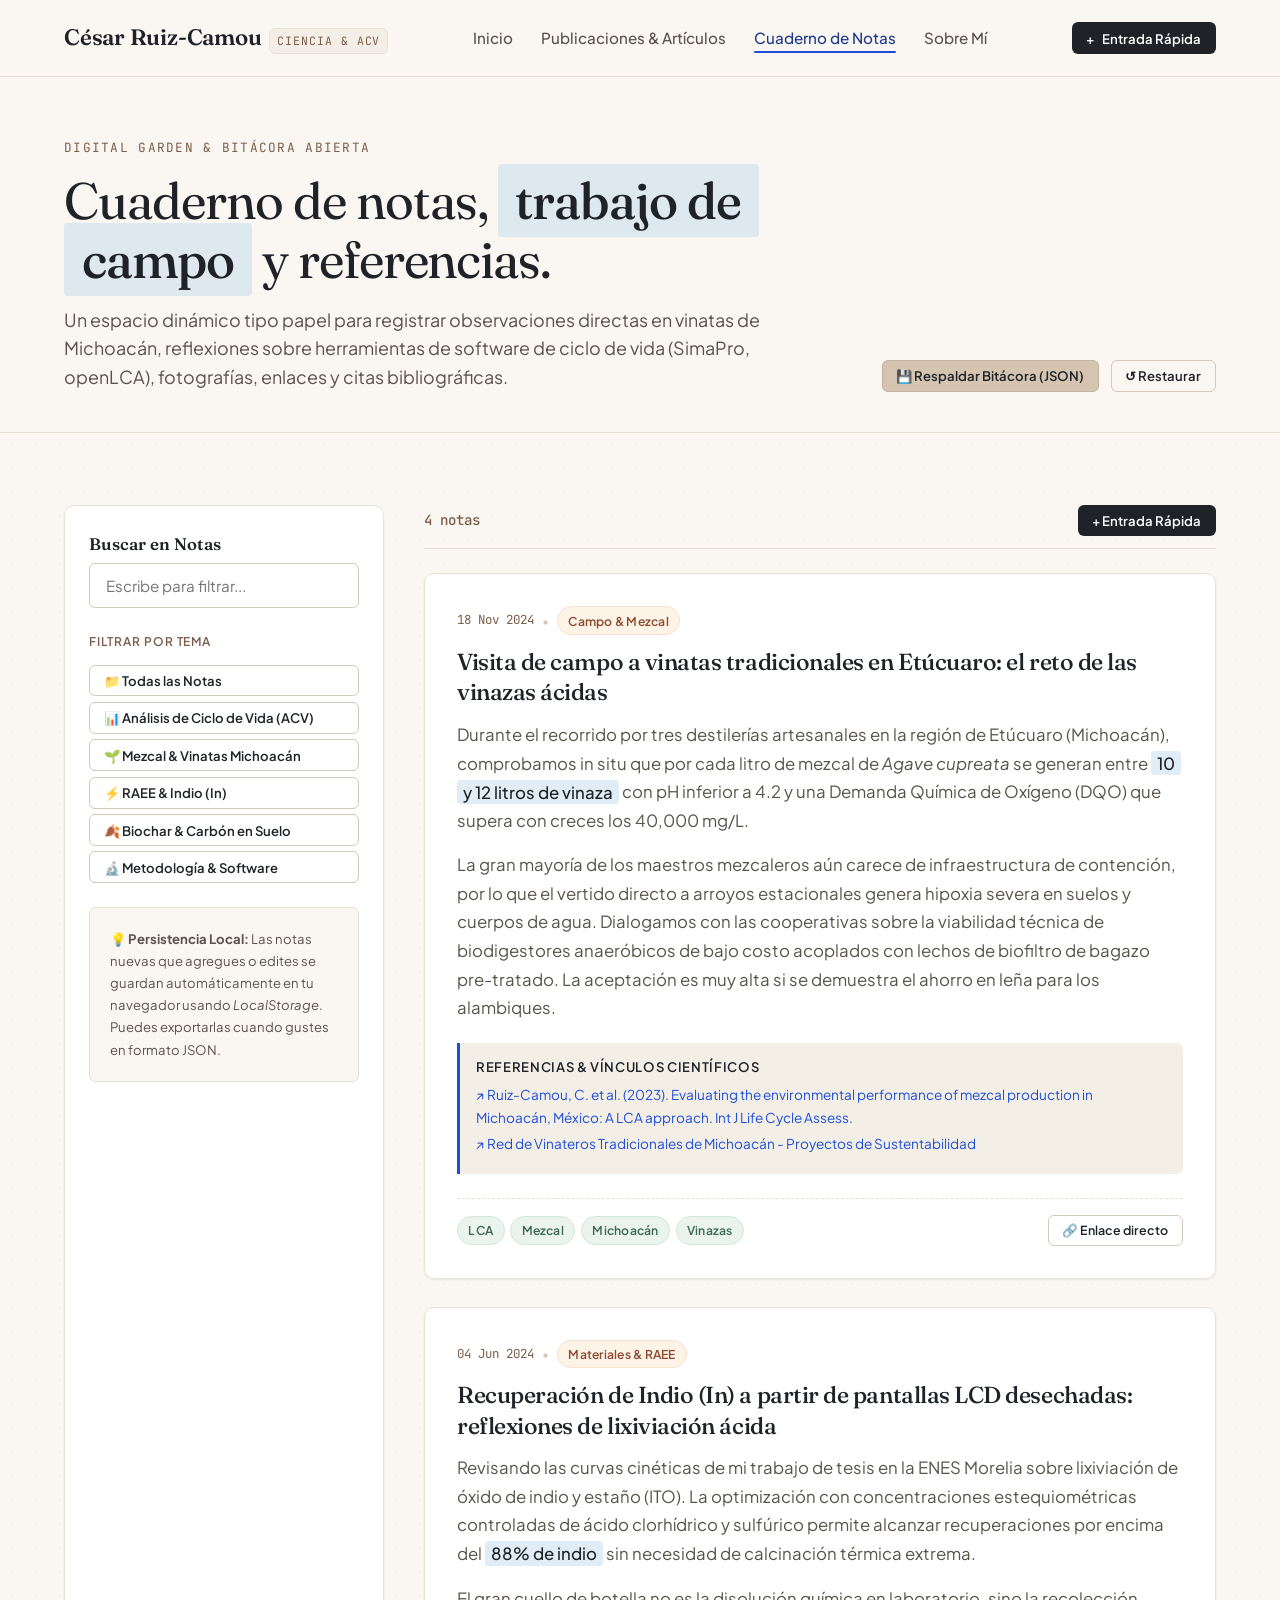
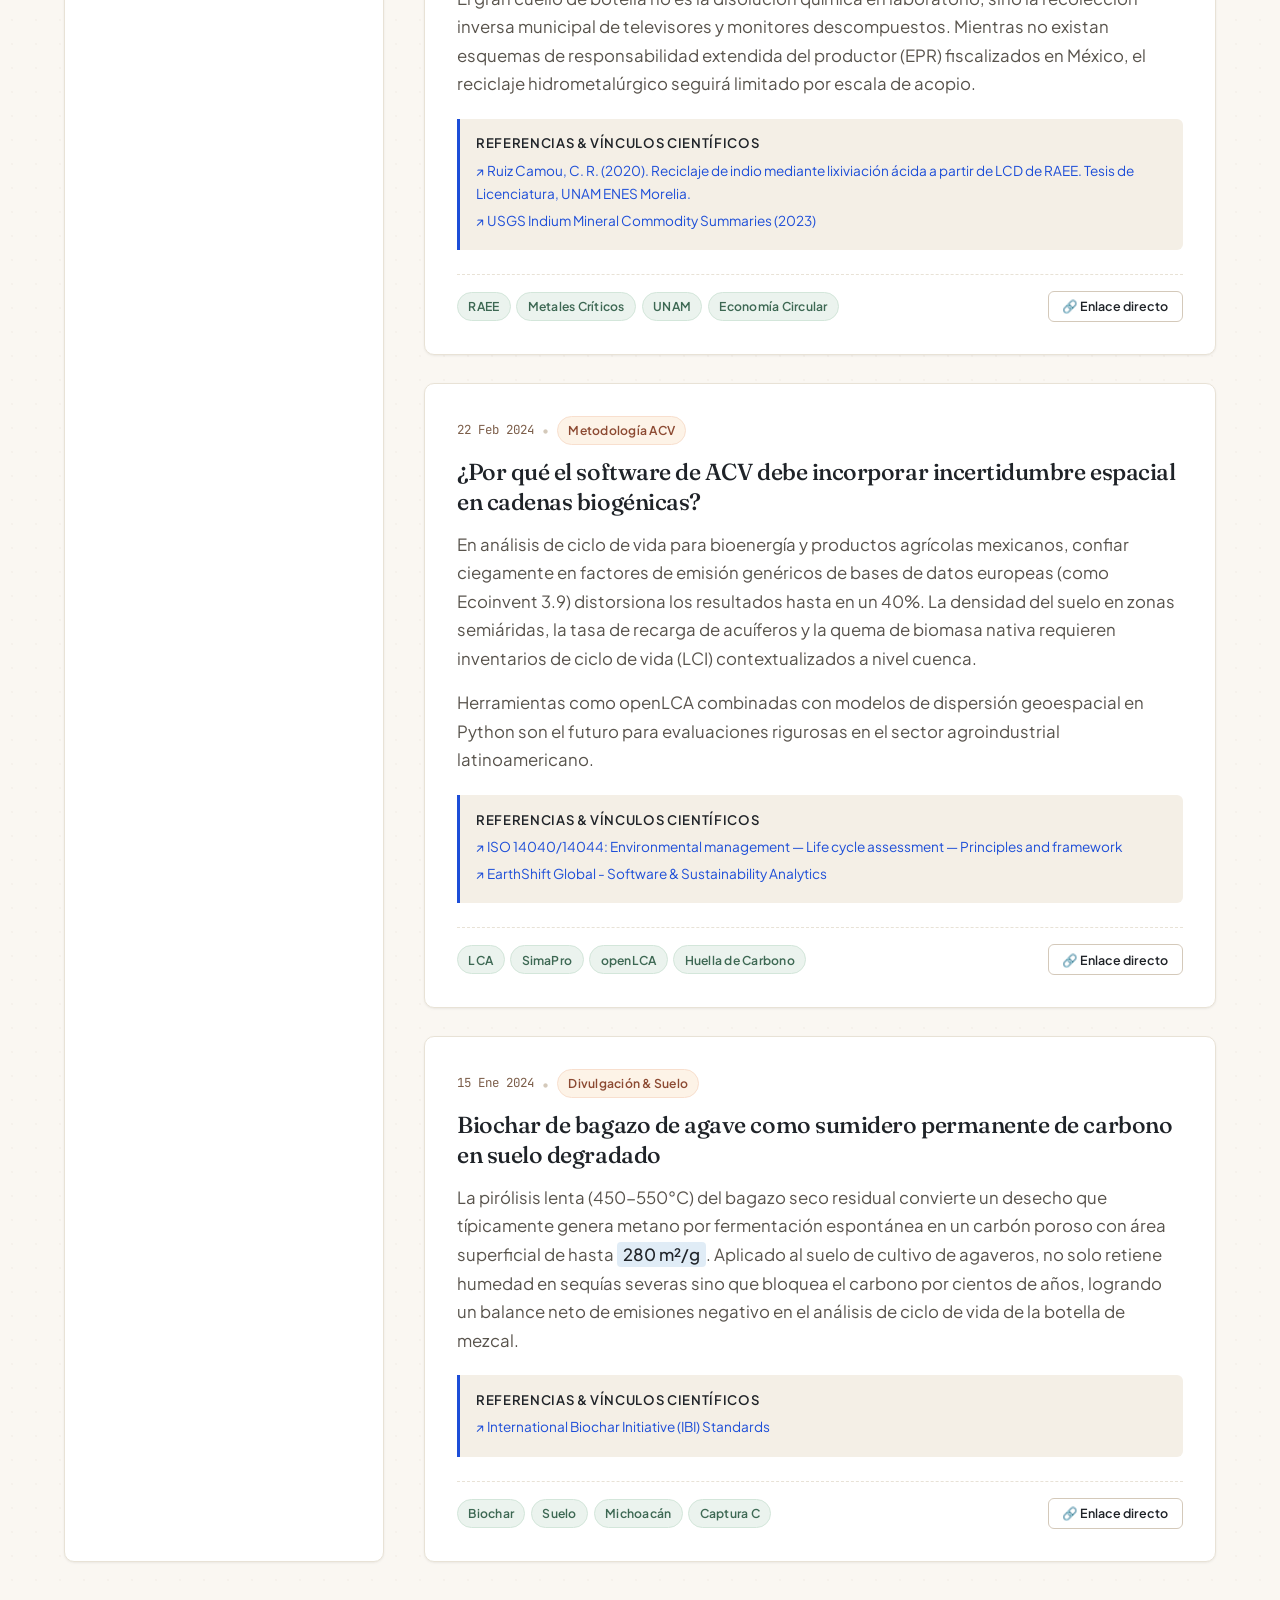
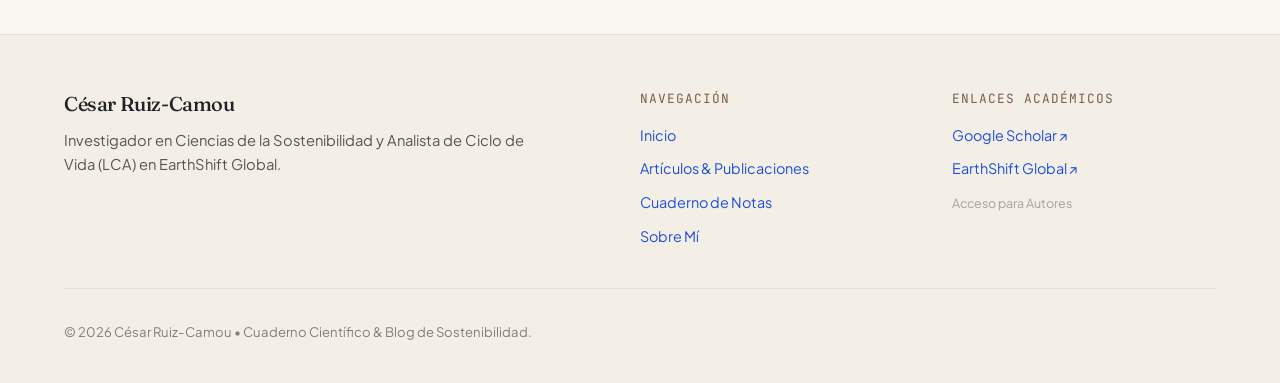
==== notes.html @ 0ad20a41 "sup" ====
<!DOCTYPE html>
<html lang="es">
<head>
  <meta charset="UTF-8">
  <meta name="viewport" content="width=device-width, initial-scale=1.0">
  <title>Cuaderno de Notas & Bitácora de Campo | César Ruiz-Camou</title>
  <meta name="description" content="Bitácora personal, notas de laboratorio, observaciones en campo en Michoacán, referencias de bibliografía y enlaces sobre sostenibilidad y ACV.">
  <link rel="stylesheet" href="css/style.css">
  <!-- Google Identity Services SDK -->
  <script src="https://accounts.google.com/gsi/client" async defer></script>
</head>
<body>

  <!-- NAVEGACIÓN SUPERIOR -->
  <header class="site-header">
    <div class="container header-inner">
      <a href="index.html" class="brand-logo">
        <span class="brand-name">César Ruiz-Camou</span>
        <span class="brand-tag">Ciencia & ACV</span>
      </a>

      <nav>
        <ul class="nav-menu">
          <li><a href="index.html" class="nav-link">Inicio</a></li>
          <li><a href="articles.html" class="nav-link">Publicaciones & Artículos</a></li>
          <li><a href="notes.html" class="nav-link active">Cuaderno de Notas</a></li>
          <li><a href="about.html" class="nav-link">Sobre Mí</a></li>
        </ul>
      </nav>

      <div class="header-actions">
        <!-- Botón para redactar con Google Docs -->
        <a href="editor.html?target=note" class="btn btn-blue btn-sm auth-edit-btn" style="display: none;">
          <span>✍</span> Editor Docs
        </a>
        <button id="openAddNoteBtn" class="btn btn-primary btn-sm">
          <span>+</span> Entrada Rápida
        </button>
      </div>
    </div>
  </header>

  <!-- CABECERA DE LA BITÁCORA -->
  <section class="section" style="padding-top: 3.5rem; padding-bottom: 2.5rem; border-bottom: 1px solid var(--border-subtle); background: #FAF7F2;">
    <div class="container">
      <div style="display: flex; justify-content: space-between; align-items: flex-end; flex-wrap: wrap; gap: 1.5rem;">
        <div style="max-width: 760px;">
          <span style="font-family: var(--font-mono); font-size: 0.8rem; text-transform: uppercase; letter-spacing: 0.1em; color: var(--earth-bark);">
            Digital Garden &amp; Bitácora Abierta
          </span>
          <h1 style="margin: 0.75rem 0 1rem;">
            Cuaderno de notas, <span class="paper-mark">trabajo de campo</span> y referencias.
          </h1>
          <p style="font-size: 1.12rem; color: var(--text-secondary); line-height: 1.6;">
            Un espacio dinámico tipo papel para registrar observaciones directas en vinatas de Michoacán, reflexiones sobre herramientas de software de ciclo de vida (SimaPro, openLCA), fotografías, enlaces y citas bibliográficas.
          </p>
        </div>

        <div style="display: flex; gap: 0.75rem; flex-wrap: wrap;">
          <a href="editor.html?target=note" class="btn btn-blue btn-sm auth-edit-btn" style="display: none;">
            ✍ Redactar en Vista Google Docs
          </a>
          <button id="exportNotesBtn" class="btn btn-secondary btn-sm">
            💾 Respaldar Bitácora (JSON)
          </button>
          <button id="resetAllNotesBtn" class="btn btn-tertiary btn-sm" title="Restablecer a las notas científicas originales">
            ↺ Restaurar
          </button>
        </div>
      </div>
    </div>
  </section>

  <!-- CUERPO PRINCIPAL DE LA BITÁCORA -->
  <section class="section">
    <div class="container">
      <div class="notes-layout-grid">
        <!-- BARRA LATERAL CON FILTROS Y BÚSQUEDA -->
        <aside class="notes-sidebar-card">
          <div style="margin-bottom: 1.5rem;">
            <label class="form-label" for="notesSearchInput" style="font-size: 0.85rem; font-family: var(--font-serif); font-size: 1.05rem;">
              Buscar en Notas
            </label>
            <input type="text" id="notesSearchInput" class="form-input" placeholder="Escribe para filtrar...">
          </div>

          <div style="margin-bottom: 1.5rem;">
            <span style="font-size: 0.75rem; text-transform: uppercase; letter-spacing: 0.08em; color: var(--earth-bark); font-weight: 600; display: block; margin-bottom: 0.75rem;">
              Filtrar por Tema
            </span>
            <div style="display: flex; flex-direction: column; gap: 0.35rem;">
              <button class="btn btn-tertiary btn-sm tag-filter-btn active" data-tag="all" style="justify-content: flex-start; text-align: left;">
                📁 Todas las Notas
              </button>
              <button class="btn btn-tertiary btn-sm tag-filter-btn" data-tag="LCA" style="justify-content: flex-start; text-align: left;">
                📊 Análisis de Ciclo de Vida (ACV)
              </button>
              <button class="btn btn-tertiary btn-sm tag-filter-btn" data-tag="Mezcal" style="justify-content: flex-start; text-align: left;">
                🌱 Mezcal &amp; Vinatas Michoacán
              </button>
              <button class="btn btn-tertiary btn-sm tag-filter-btn" data-tag="RAEE" style="justify-content: flex-start; text-align: left;">
                ⚡ RAEE &amp; Indio (In)
              </button>
              <button class="btn btn-tertiary btn-sm tag-filter-btn" data-tag="Biochar" style="justify-content: flex-start; text-align: left;">
                🍂 Biochar &amp; Carbón en Suelo
              </button>
              <button class="btn btn-tertiary btn-sm tag-filter-btn" data-tag="Metodología" style="justify-content: flex-start; text-align: left;">
                🔬 Metodología &amp; Software
              </button>
            </div>
          </div>

          <div style="padding: 1.25rem; background: var(--bg-paper); border-radius: var(--radius-sm); border: 1px solid var(--border-subtle); font-size: 0.82rem; color: var(--text-secondary);">
            <strong>💡 Persistencia Local:</strong> Las notas nuevas que agregues o edites se guardan automáticamente en tu navegador usando <em>LocalStorage</em>. Puedes exportarlas cuando gustes en formato JSON.
          </div>
        </aside>

        <!-- STREAM PRINCIPAL DE NOTAS -->
        <div>
          <div style="display: flex; justify-content: space-between; align-items: center; margin-bottom: 1.5rem; padding-bottom: 0.75rem; border-bottom: 1px solid var(--border-subtle);">
            <div id="notesCountDisplay" style="font-family: var(--font-mono); font-size: 0.88rem; color: var(--earth-bark); font-weight: 500;">
              Cargando notas...
            </div>
            <div style="display: flex; gap: 0.5rem;">
              <a href="editor.html?target=note" class="btn btn-blue btn-sm auth-edit-btn" style="display: none;">
                ✍ Editor Docs
              </a>
              <button onclick="document.getElementById('openAddNoteBtn').click()" class="btn btn-primary btn-sm">
                + Entrada Rápida
              </button>
            </div>
          </div>

          <!-- Contenedor dinámico -->
          <div id="notesContainer" class="notes-list-stream">
            <!-- Rellenado por app.js -->
          </div>
        </div>
      </div>
    </div>
  </section>

  <!-- MODAL: AGREGAR NUEVA NOTA / ENTRADA -->
  <div id="addNoteModal" class="modal-overlay">
    <div class="modal-content">
      <div class="modal-header">
        <h3 style="font-family: var(--font-serif); font-size: 1.4rem;">Nueva Entrada en Bitácora Científica</h3>
        <button id="closeAddNoteBtn" class="close-modal-btn">&times;</button>
      </div>

      <form id="newNoteForm">
        <div class="form-group">
          <label class="form-label" for="noteTitleInput">Título de la Entrada *</label>
          <input type="text" id="noteTitleInput" class="form-input" placeholder="Ej. Medición de pH en lixiviados de bagazo en Etúcuaro" required>
        </div>

        <div style="display: grid; grid-template-columns: 1fr 1fr; gap: 1rem;">
          <div class="form-group">
            <label class="form-label" for="noteCategoryInput">Categoría Principal</label>
            <input type="text" id="noteCategoryInput" class="form-input" placeholder="Ej. Campo & Mezcal, ACV, RAEE">
          </div>
          <div class="form-group">
            <label class="form-label" for="noteTagsInput">Etiquetas (separadas por coma)</label>
            <input type="text" id="noteTagsInput" class="form-input" placeholder="LCA, Michoacán, Datos, Suelo">
          </div>
        </div>

        <div class="form-group">
          <label class="form-label" for="noteContentInput">Contenido / Reflexión Científica *</label>
          <textarea id="noteContentInput" class="form-textarea" placeholder="Escribe tus notas, cálculos preliminares, hipótesis de campo o reflexiones metodológicas..." required></textarea>
        </div>

        <div style="display: grid; grid-template-columns: 1.4fr 1fr; gap: 1rem;">
          <div class="form-group">
            <label class="form-label" for="noteImageInput">URL de Imagen o Gráfica (opcional)</label>
            <input type="url" id="noteImageInput" class="form-input" placeholder="https://images.unsplash.com/...">
          </div>
          <div class="form-group">
            <label class="form-label" for="noteCaptionInput">Pie de Foto / Descripción</label>
            <input type="text" id="noteCaptionInput" class="form-input" placeholder="Curva de temperatura en pirólisis">
          </div>
        </div>

        <div style="background: var(--bg-paper-alt); padding: 1rem; border-radius: var(--radius-sm); margin-bottom: 1.5rem; border: 1px dashed var(--border-medium);">
          <span style="font-size: 0.82rem; font-weight: 600; text-transform: uppercase; color: var(--earth-bark); display: block; margin-bottom: 0.5rem;">
            Vínculo / Referencia Externa (Opcional)
          </span>
          <div style="display: grid; grid-template-columns: 1fr 1fr; gap: 0.75rem;">
            <input type="text" id="noteRefTextInput" class="form-input" placeholder="Título o DOI del artículo">
            <input type="url" id="noteRefUrlInput" class="form-input" placeholder="Enlace web (https://...)">
          </div>
        </div>

        <div style="display: flex; justify-content: flex-end; gap: 0.75rem;">
          <button type="button" id="cancelAddNoteBtn" class="btn btn-tertiary">Cancelar</button>
          <button type="submit" class="btn btn-primary">Guardar en Bitácora</button>
        </div>
      </form>
    </div>
  </div>

  <!-- FOOTER EDITORIAL -->
  <footer class="site-footer">
    <div class="container">
      <div class="footer-grid">
        <div>
          <h3 class="footer-bio-title">César Ruiz-Camou</h3>
          <p style="font-size: 0.92rem; color: var(--text-secondary); max-width: 480px; margin-bottom: 1rem;">
            Investigador en Ciencias de la Sostenibilidad y Analista de Ciclo de Vida (LCA) en EarthShift Global.
          </p>
        </div>
        <div>
          <h4 class="footer-links-title">Navegación</h4>
          <ul class="footer-links-list">
            <li><a href="index.html">Inicio</a></li>
            <li><a href="articles.html">Artículos &amp; Publicaciones</a></li>
            <li><a href="notes.html">Cuaderno de Notas</a></li>
            <li><a href="about.html">Sobre Mí</a></li>
          </ul>
        </div>
        <div>
          <h4 class="footer-links-title">Enlaces Académicos</h4>
          <ul class="footer-links-list">
            <li><a href="https://scholar.google.com/citations?user=psxAbFAAAAAJ&hl=es" target="_blank" rel="noopener noreferrer">Google Scholar ↗</a></li>
            <li><a href="https://www.earthshiftglobal.com" target="_blank" rel="noopener noreferrer">EarthShift Global ↗</a></li>
            <li><a href="javascript:void(0)" onclick="openLoginModal()" style="color: var(--text-faint); font-size: 0.78rem;">Acceso para Autores</a></li>
          </ul>
        </div>
      </div>
      <div class="footer-bottom" title="Triple clic para acceso desarrollador">
        <div>© 2026 César Ruiz-Camou • Cuaderno Científico &amp; Blog de Sostenibilidad.</div>
      </div>
    </div>
  </footer>

  <script src="js/store.js"></script>
  <script src="js/auth.js"></script>
  <script src="js/app.js"></script>
</body>
</html>
---- css/style.css ----
/* ==========================================================================
   DESIGN SYSTEM: Editorial Scientific Paper & Field Journal
   Inspirado en la estética de papel cálido, notas científicas y diseño editorial
   ========================================================================== */

@import url('https://fonts.googleapis.com/css2?family=Fraunces:ital,opsz,wght@0,9..144,300..800;1,9..144,300..800&family=Plus+Jakarta+Sans:wght@300;400;500;600;700&family=JetBrains+Mono:wght@400;500&display=swap');

:root {
  /* Paleta Cálida & Tonos Papel (Inspirado en Design System & Editorial) */
  --bg-paper: #FAF7F2;
  --bg-paper-alt: #F4EFE6;
  --bg-card: #FFFFFF;
  --bg-card-subtle: #FDFBF8;
  --bg-accent-light: #EBF1F8;
  --bg-highlight: rgba(186, 214, 235, 0.45);
  --bg-highlight-warm: rgba(247, 222, 185, 0.55);

  /* Bordes sutiles y líneas de encuadernación */
  --border-subtle: #E8E2D6;
  --border-medium: #D4C9BA;
  --border-strong: #A89B8B;

  /* Colores de Tinta & Tipografía */
  --text-primary: #1F2328;
  --text-secondary: #58534C;
  --text-muted: #857D73;
  --text-faint: #ABA194;

  /* Acentos Editoriales (Azul tinta, Terracota y Salvia) */
  --ink-blue: #1D4ED8;
  --ink-blue-dark: #1E3A8A;
  --ink-blue-hover: #172554;
  --earth-terracotta: #8C4A32;
  --earth-sand: #D4C4B0;
  --earth-bark: #7C5E4A;
  --leaf-sage: #3D6853;
  --leaf-sage-light: #EBF3EE;
  
  /* Sombras suaves tipo papel */
  --shadow-sm: 0 1px 3px rgba(44, 39, 32, 0.05), 0 1px 2px rgba(44, 39, 32, 0.03);
  --shadow-md: 0 4px 12px -1px rgba(44, 39, 32, 0.08), 0 2px 6px -1px rgba(44, 39, 32, 0.04);
  --shadow-lg: 0 12px 28px -4px rgba(44, 39, 32, 0.12), 0 6px 12px -3px rgba(44, 39, 32, 0.06);
  --shadow-paper: 0 1px 2px rgba(0,0,0,0.04), 0 8px 24px rgba(124, 94, 74, 0.06);

  /* Tipografías */
  --font-serif: 'Fraunces', Georgia, serif;
  --font-sans: 'Plus Jakarta Sans', -apple-system, BlinkMacSystemFont, "Segoe UI", Roboto, sans-serif;
  --font-mono: 'JetBrains Mono', monospace;

  /* Radio de bordes */
  --radius-sm: 6px;
  --radius-md: 10px;
  --radius-lg: 16px;
  --radius-full: 9999px;

  /* Transición */
  --transition: all 0.22s cubic-bezier(0.16, 1, 0.3, 1);
}

/* Reset y Base */
*, *::before, *::after {
  box-sizing: border-box;
  margin: 0;
  padding: 0;
}

html {
  font-size: 16px;
  scroll-behavior: smooth;
  background-color: var(--bg-paper);
}

body {
  font-family: var(--font-sans);
  color: var(--text-primary);
  background-color: var(--bg-paper);
  line-height: 1.68;
  -webkit-font-smoothing: antialiased;
  -moz-osx-font-smoothing: grayscale;
  min-height: 100vh;
  display: flex;
  flex-direction: column;
  background-image: radial-gradient(rgba(124, 94, 74, 0.035) 1px, transparent 0);
  background-size: 24px 24px;
}

/* Selección de texto elegante */
::selection {
  background-color: #C6DBF0;
  color: #0F172A;
}

/* Tipografía Editorial */
h1, h2, h3, h4, .editorial-heading {
  font-family: var(--font-serif);
  font-weight: 400;
  color: var(--text-primary);
  line-height: 1.25;
  letter-spacing: -0.02em;
}

h1 {
  font-size: clamp(2.4rem, 4vw, 3.8rem);
  line-height: 1.15;
}

h2 {
  font-size: clamp(1.8rem, 2.8vw, 2.4rem);
}

h3 {
  font-size: 1.45rem;
  font-weight: 500;
}

p {
  color: var(--text-secondary);
  font-size: 1.05rem;
}

a {
  color: var(--ink-blue);
  text-decoration: none;
  transition: var(--transition);
}

a:hover {
  color: var(--ink-blue-dark);
  text-decoration: underline;
  text-underline-offset: 3px;
}

/* Marcador / Resaltador tipo libreta (Inspirado en Imagen 4) */
.paper-mark {
  background-color: var(--bg-highlight);
  color: var(--text-primary);
  padding: 0.1em 0.35em;
  border-radius: 4px;
  box-decoration-break: clone;
  -webkit-box-decoration-break: clone;
  font-weight: 500;
}

.paper-mark-warm {
  background-color: var(--bg-highlight-warm);
}

/* Contenedor principal */
.container {
  max-width: 1200px;
  margin: 0 auto;
  padding: 0 1.5rem;
  width: 100%;
}

.container-narrow {
  max-width: 860px;
  margin: 0 auto;
  padding: 0 1.5rem;
  width: 100%;
}

/* ==========================================================================
   NAVEGACIÓN SUPERIOR
   ========================================================================== */
.site-header {
  position: sticky;
  top: 0;
  z-index: 100;
  background: rgba(250, 247, 242, 0.94);
  backdrop-filter: blur(12px);
  -webkit-backdrop-filter: blur(12px);
  border-bottom: 1px solid var(--border-subtle);
  transition: var(--transition);
}

.header-inner {
  display: flex;
  align-items: center;
  justify-content: space-between;
  height: 76px;
}

.brand-logo {
  display: flex;
  align-items: baseline;
  gap: 0.5rem;
  text-decoration: none;
}

.brand-logo .brand-name {
  font-family: var(--font-serif);
  font-size: 1.4rem;
  font-weight: 600;
  letter-spacing: -0.01em;
  color: var(--text-primary);
}

.brand-logo .brand-tag {
  font-family: var(--font-mono);
  font-size: 0.72rem;
  text-transform: uppercase;
  letter-spacing: 0.08em;
  color: var(--earth-bark);
  background: var(--bg-paper-alt);
  padding: 2px 7px;
  border-radius: var(--radius-sm);
  border: 1px solid var(--border-subtle);
}

.nav-menu {
  display: flex;
  align-items: center;
  gap: 1.75rem;
  list-style: none;
}

.nav-link {
  font-size: 0.95rem;
  font-weight: 500;
  color: var(--text-secondary);
  position: relative;
  padding: 0.25rem 0;
  text-decoration: none;
}

.nav-link:hover, .nav-link.active {
  color: var(--ink-blue-dark);
  text-decoration: none;
}

.nav-link.active::after {
  content: '';
  position: absolute;
  bottom: -2px;
  left: 0;
  width: 100%;
  height: 2px;
  background-color: var(--ink-blue);
  border-radius: 2px;
}

.header-actions {
  display: flex;
  align-items: center;
  gap: 0.85rem;
}

/* ==========================================================================
   BOTONES (Inspirados en Component Library - Imagen 2)
   ========================================================================== */
.btn {
  display: inline-flex;
  align-items: center;
  justify-content: center;
  gap: 0.5rem;
  font-family: var(--font-sans);
  font-size: 0.92rem;
  font-weight: 600;
  padding: 0.65rem 1.25rem;
  border-radius: var(--radius-sm);
  border: 1px solid transparent;
  cursor: pointer;
  transition: var(--transition);
  text-decoration: none;
  white-space: nowrap;
}

.btn-primary {
  background-color: var(--text-primary);
  color: #FFFFFF;
}

.btn-primary:hover {
  background-color: #000000;
  color: #FFFFFF;
  text-decoration: none;
  transform: translateY(-1px);
}

.btn-blue {
  background-color: var(--ink-blue-dark);
  color: #FFFFFF;
}

.btn-blue:hover {
  background-color: var(--ink-blue);
  color: #FFFFFF;
  text-decoration: none;
}

.btn-secondary {
  background-color: var(--earth-sand);
  color: var(--text-primary);
  border: 1px solid #C4B29E;
}

.btn-secondary:hover {
  background-color: #C8B6A1;
  color: var(--text-primary);
  text-decoration: none;
}

.btn-tertiary {
  background-color: transparent;
  border: 1px solid var(--border-medium);
  color: var(--text-primary);
}

.btn-tertiary:hover {
  background-color: var(--bg-paper-alt);
  border-color: var(--border-strong);
  color: var(--text-primary);
  text-decoration: none;
}

.btn-sm {
  font-size: 0.82rem;
  padding: 0.4rem 0.85rem;
  border-radius: var(--radius-sm);
}

.btn-icon {
  width: 38px;
  height: 38px;
  padding: 0;
  border-radius: var(--radius-sm);
}

/* ==========================================================================
   TAGS & BADGES
   ========================================================================== */
.tag {
  display: inline-flex;
  align-items: center;
  gap: 0.35rem;
  font-size: 0.76rem;
  font-weight: 600;
  padding: 0.2rem 0.65rem;
  border-radius: var(--radius-full);
  background: var(--bg-paper-alt);
  color: var(--text-secondary);
  border: 1px solid var(--border-subtle);
  letter-spacing: 0.02em;
}

.tag-blue {
  background: #E8F0FE;
  color: #1A73E8;
  border-color: #D2E3FC;
}

.tag-sage {
  background: var(--leaf-sage-light);
  color: var(--leaf-sage);
  border-color: #D3E6DA;
}

.tag-terracotta {
  background: #FDF3E7;
  color: var(--earth-terracotta);
  border-color: #F8DFCE;
}

/* ==========================================================================
   HERO EDITORIAL (Inspirado en Imagen 1 & Imagen 4)
   ========================================================================== */
.hero-editorial {
  padding: 4.5rem 0 3.5rem;
  position: relative;
  border-bottom: 1px solid var(--border-subtle);
  background: linear-gradient(180deg, rgba(255,255,255,0.4) 0%, rgba(250,247,242,1) 100%);
}

.hero-grid {
  display: grid;
  grid-template-columns: 1.25fr 0.85fr;
  gap: 3.5rem;
  align-items: center;
}

.hero-badge-pill {
  display: inline-flex;
  align-items: center;
  gap: 0.5rem;
  padding: 0.35rem 0.95rem;
  background: #FFFFFF;
  border: 1px solid var(--border-subtle);
  border-radius: var(--radius-full);
  font-size: 0.82rem;
  color: var(--earth-bark);
  box-shadow: var(--shadow-sm);
  margin-bottom: 1.5rem;
}

.hero-badge-pill .pulse-dot {
  width: 8px;
  height: 8px;
  background: #22C55E;
  border-radius: 50%;
  box-shadow: 0 0 0 3px rgba(34, 197, 94, 0.2);
}

.hero-title {
  margin-bottom: 1.5rem;
  color: var(--text-primary);
}

.hero-title em {
  font-style: italic;
  font-weight: 400;
  color: var(--ink-blue-dark);
}

.hero-lead {
  font-size: 1.2rem;
  color: var(--text-secondary);
  line-height: 1.65;
  margin-bottom: 2rem;
}

.hero-meta-stats {
  display: flex;
  gap: 2rem;
  padding-top: 1.5rem;
  border-top: 1px dashed var(--border-medium);
  margin-top: 2rem;
}

.stat-item .stat-num {
  font-family: var(--font-serif);
  font-size: 1.85rem;
  font-weight: 600;
  color: var(--text-primary);
  display: block;
  line-height: 1.1;
}

.stat-item .stat-label {
  font-size: 0.8rem;
  text-transform: uppercase;
  letter-spacing: 0.05em;
  color: var(--text-muted);
}

/* Tarjeta de autor / Pasaporte científico en Hero */
.hero-card-author {
  background: #FFFFFF;
  border: 1px solid var(--border-subtle);
  border-radius: var(--radius-lg);
  padding: 2rem;
  box-shadow: var(--shadow-paper);
  position: relative;
}

.hero-card-author::before {
  content: '';
  position: absolute;
  top: 8px;
  left: 8px;
  right: 8px;
  bottom: 8px;
  border: 1px dashed var(--border-subtle);
  border-radius: calc(var(--radius-lg) - 6px);
  pointer-events: none;
}

.author-header {
  display: flex;
  align-items: center;
  gap: 1.25rem;
  margin-bottom: 1.5rem;
}

.author-avatar-img {
  width: 76px;
  height: 76px;
  border-radius: 50%;
  object-fit: cover;
  border: 3px solid var(--bg-paper);
  box-shadow: var(--shadow-sm);
  background: #E8E2D6;
}

.author-name {
  font-family: var(--font-serif);
  font-size: 1.35rem;
  font-weight: 600;
  color: var(--text-primary);
  line-height: 1.2;
}

.author-role {
  font-size: 0.88rem;
  color: var(--text-muted);
  margin-top: 2px;
}

.author-bio-snippet {
  font-size: 0.94rem;
  color: var(--text-secondary);
  line-height: 1.6;
  margin-bottom: 1.5rem;
}

.author-badges-list {
  display: flex;
  flex-wrap: wrap;
  gap: 0.45rem;
  margin-bottom: 1.5rem;
}

.author-links-row {
  display: flex;
  align-items: center;
  gap: 0.75rem;
  padding-top: 1.25rem;
  border-top: 1px solid var(--border-subtle);
}

/* ==========================================================================
   SECCIONES Y LAYOUTS
   ========================================================================== */
.section {
  padding: 4.5rem 0;
}

.section-paper {
  background-color: var(--bg-paper-alt);
  border-top: 1px solid var(--border-subtle);
  border-bottom: 1px solid var(--border-subtle);
}

.section-header {
  display: flex;
  justify-content: space-between;
  align-items: flex-end;
  margin-bottom: 2.75rem;
  padding-bottom: 1rem;
  border-bottom: 1px solid var(--border-subtle);
}

.section-title-wrap .sub-title {
  font-family: var(--font-mono);
  font-size: 0.78rem;
  text-transform: uppercase;
  letter-spacing: 0.1em;
  color: var(--earth-bark);
  margin-bottom: 0.5rem;
  display: block;
}

.section-title {
  color: var(--text-primary);
}

/* ==========================================================================
   CARDS DE ARTÍCULOS CIENTÍFICOS (Inspiradas en Imagen 1)
   ========================================================================== */
.articles-grid {
  display: grid;
  grid-template-columns: repeat(auto-fill, minmax(350px, 1fr));
  gap: 2rem;
}

.article-card {
  background: #FFFFFF;
  border: 1px solid var(--border-subtle);
  border-radius: var(--radius-md);
  padding: 1.85rem;
  box-shadow: var(--shadow-sm);
  display: flex;
  flex-direction: column;
  transition: var(--transition);
  position: relative;
}

.article-card:hover {
  transform: translateY(-3px);
  box-shadow: var(--shadow-md);
  border-color: var(--border-medium);
}

.article-card-meta {
  display: flex;
  align-items: center;
  justify-content: space-between;
  margin-bottom: 1rem;
  font-size: 0.8rem;
  color: var(--text-muted);
}

.article-card-meta .journal-name {
  font-family: var(--font-mono);
  font-size: 0.75rem;
  font-weight: 500;
  color: var(--earth-bark);
}

.article-card-title {
  font-family: var(--font-serif);
  font-size: 1.35rem;
  line-height: 1.3;
  margin-bottom: 0.85rem;
  color: var(--text-primary);
}

.article-card-title a {
  color: var(--text-primary);
  text-decoration: none;
}

.article-card-title a:hover {
  color: var(--ink-blue-dark);
}

.article-card-excerpt {
  font-size: 0.93rem;
  color: var(--text-secondary);
  line-height: 1.6;
  margin-bottom: 1.5rem;
  flex-grow: 1;
}

.article-card-figure-preview {
  margin: -0.5rem -1.85rem 1.25rem -1.85rem;
  background: var(--bg-paper-alt);
  border-top: 1px solid var(--border-subtle);
  border-bottom: 1px solid var(--border-subtle);
  padding: 1rem;
  display: flex;
  justify-content: center;
  align-items: center;
}

.article-card-figure-preview svg {
  max-width: 100%;
  height: auto;
}

.article-card-footer {
  display: flex;
  align-items: center;
  justify-content: space-between;
  padding-top: 1.2rem;
  border-top: 1px solid var(--border-subtle);
  margin-top: auto;
}

.article-authors-snippet {
  font-size: 0.82rem;
  color: var(--text-muted);
}

.article-read-link {
  font-size: 0.88rem;
  font-weight: 600;
  display: inline-flex;
  align-items: center;
  gap: 0.35rem;
  color: var(--ink-blue-dark);
}

/* ==========================================================================
   SANDBOX INTERACTIVO DE LCA (Ciclo de Vida del Mezcal)
   ========================================================================== */
.lca-interactive-sandbox {
  background: #FFFFFF;
  border: 1px solid var(--border-subtle);
  border-radius: var(--radius-lg);
  padding: 2.25rem;
  box-shadow: var(--shadow-paper);
}

.sandbox-header {
  margin-bottom: 2rem;
}

.sandbox-controls-row {
  display: flex;
  flex-wrap: wrap;
  gap: 1rem;
  margin-bottom: 2rem;
  padding: 1rem;
  background: var(--bg-paper-alt);
  border-radius: var(--radius-md);
  border: 1px solid var(--border-subtle);
}

.control-group {
  display: flex;
  flex-direction: column;
  gap: 0.4rem;
  flex: 1;
  min-width: 200px;
}

.control-label {
  font-size: 0.82rem;
  font-weight: 600;
  color: var(--text-secondary);
  text-transform: uppercase;
  letter-spacing: 0.05em;
}

.select-custom, .input-custom {
  font-family: var(--font-sans);
  font-size: 0.9rem;
  padding: 0.6rem 0.85rem;
  border-radius: var(--radius-sm);
  border: 1px solid var(--border-medium);
  background: #FFFFFF;
  color: var(--text-primary);
  outline: none;
  transition: var(--transition);
}

.select-custom:focus, .input-custom:focus {
  border-color: var(--ink-blue);
  box-shadow: 0 0 0 3px rgba(29, 78, 216, 0.15);
}

.chart-stage-container {
  display: grid;
  grid-template-columns: 1.4fr 0.9fr;
  gap: 2.5rem;
  align-items: center;
}

.chart-canvas-wrap {
  position: relative;
  min-height: 320px;
  width: 100%;
}

.chart-legend-box {
  background: var(--bg-card-subtle);
  border: 1px solid var(--border-subtle);
  border-radius: var(--radius-md);
  padding: 1.5rem;
}

.kpi-grid {
  display: grid;
  grid-template-columns: 1fr 1fr;
  gap: 1rem;
  margin-top: 1.25rem;
}

.kpi-card {
  padding: 0.85rem;
  background: #FFFFFF;
  border: 1px solid var(--border-subtle);
  border-radius: var(--radius-sm);
}

.kpi-value {
  font-family: var(--font-serif);
  font-size: 1.45rem;
  font-weight: 600;
  color: var(--text-primary);
  line-height: 1.1;
}

.kpi-label {
  font-size: 0.75rem;
  color: var(--text-muted);
  margin-top: 3px;
}

/* ==========================================================================
   BITÁCORA / CUADERNO DE NOTAS CIENTÍFICAS (Inspirado en Imagen 3 & 4)
   ========================================================================== */
.notes-layout-grid {
  display: grid;
  grid-template-columns: 320px 1fr;
  gap: 2.5rem;
}

.notes-sidebar-card {
  background: #FFFFFF;
  border: 1px solid var(--border-subtle);
  border-radius: var(--radius-md);
  padding: 1.5rem;
  position: sticky;
  top: 96px;
  box-shadow: var(--shadow-sm);
}

.notes-list-stream {
  display: flex;
  flex-direction: column;
  gap: 1.75rem;
}

.note-entry-card {
  background: #FFFFFF;
  border: 1px solid var(--border-subtle);
  border-radius: var(--radius-md);
  padding: 2rem;
  box-shadow: var(--shadow-sm);
  transition: var(--transition);
  position: relative;
}

.note-entry-card:hover {
  border-color: var(--border-medium);
  box-shadow: var(--shadow-md);
}

.note-entry-meta {
  display: flex;
  align-items: center;
  justify-content: space-between;
  margin-bottom: 0.75rem;
  font-size: 0.82rem;
  color: var(--text-muted);
}

.note-date {
  font-family: var(--font-mono);
  font-size: 0.78rem;
  color: var(--earth-bark);
}

.note-title {
  font-family: var(--font-serif);
  font-size: 1.45rem;
  color: var(--text-primary);
  margin-bottom: 0.85rem;
  line-height: 1.3;
}

.note-body {
  color: var(--text-secondary);
  font-size: 0.98rem;
  line-height: 1.7;
}

.note-body p {
  margin-bottom: 1rem;
}

.note-references {
  margin-top: 1.25rem;
  padding: 0.85rem 1rem;
  background: var(--bg-paper-alt);
  border-left: 3px solid var(--ink-blue);
  border-radius: 0 var(--radius-sm) var(--radius-sm) 0;
  font-size: 0.85rem;
}

.note-references-title {
  font-weight: 600;
  color: var(--text-primary);
  margin-bottom: 0.35rem;
  font-size: 0.82rem;
  text-transform: uppercase;
  letter-spacing: 0.05em;
}

.note-references ul {
  list-style-type: none;
  padding-left: 0;
}

.note-references li {
  margin-bottom: 0.25rem;
  word-break: break-word;
}

.note-image-preview {
  margin: 1.25rem 0;
  border-radius: var(--radius-sm);
  overflow: hidden;
  border: 1px solid var(--border-subtle);
  background: var(--bg-paper);
}

.note-image-preview img {
  width: 100%;
  max-height: 380px;
  object-fit: cover;
  display: block;
}

.note-caption {
  padding: 0.5rem 0.75rem;
  font-size: 0.78rem;
  color: var(--text-muted);
  background: var(--bg-paper-alt);
  font-style: italic;
}

/* ==========================================================================
   MODAL / FORMULARIO PARA AGREGAR NUEVAS NOTAS
   ========================================================================== */
.modal-overlay {
  position: fixed;
  top: 0;
  left: 0;
  width: 100%;
  height: 100%;
  background: rgba(31, 35, 40, 0.6);
  backdrop-filter: blur(4px);
  display: none;
  align-items: center;
  justify-content: center;
  z-index: 1000;
  padding: 1.5rem;
}

.modal-overlay.active {
  display: flex;
}

.modal-content {
  background: var(--bg-paper);
  border: 1px solid var(--border-medium);
  border-radius: var(--radius-lg);
  max-width: 680px;
  width: 100%;
  max-height: 90vh;
  overflow-y: auto;
  box-shadow: var(--shadow-lg);
  padding: 2.25rem;
  position: relative;
}

.modal-header {
  display: flex;
  justify-content: space-between;
  align-items: center;
  margin-bottom: 1.5rem;
  padding-bottom: 1rem;
  border-bottom: 1px solid var(--border-subtle);
}

.close-modal-btn {
  background: none;
  border: none;
  font-size: 1.5rem;
  color: var(--text-muted);
  cursor: pointer;
  line-height: 1;
}

.form-group {
  margin-bottom: 1.25rem;
}

.form-label {
  display: block;
  font-size: 0.85rem;
  font-weight: 600;
  color: var(--text-primary);
  margin-bottom: 0.35rem;
}

.form-input, .form-textarea, .form-select {
  width: 100%;
  font-family: var(--font-sans);
  font-size: 0.95rem;
  padding: 0.75rem 1rem;
  border: 1px solid var(--border-medium);
  border-radius: var(--radius-sm);
  background: #FFFFFF;
  color: var(--text-primary);
  outline: none;
  transition: var(--transition);
}

.form-input:focus, .form-textarea:focus, .form-select:focus {
  border-color: var(--ink-blue);
  box-shadow: 0 0 0 3px rgba(29, 78, 216, 0.12);
}

.form-textarea {
  resize: vertical;
  min-height: 130px;
  line-height: 1.6;
}

/* ==========================================================================
   FOOTER EDITORIAL
   ========================================================================== */
.site-footer {
  margin-top: auto;
  background: var(--bg-paper-alt);
  border-top: 1px solid var(--border-subtle);
  padding: 3.5rem 0 2.5rem;
  font-size: 0.9rem;
}

.footer-grid {
  display: grid;
  grid-template-columns: 2fr 1fr 1fr;
  gap: 3rem;
  margin-bottom: 2.5rem;
}

.footer-bio-title {
  font-family: var(--font-serif);
  font-size: 1.25rem;
  margin-bottom: 0.75rem;
}

.footer-links-title {
  font-family: var(--font-mono);
  font-size: 0.8rem;
  text-transform: uppercase;
  letter-spacing: 0.08em;
  color: var(--earth-bark);
  margin-bottom: 1rem;
}

.footer-links-list {
  list-style: none;
  display: flex;
  flex-direction: column;
  gap: 0.6rem;
}

.footer-bottom {
  display: flex;
  justify-content: space-between;
  align-items: center;
  padding-top: 2rem;
  border-top: 1px solid var(--border-subtle);
  font-size: 0.82rem;
  color: var(--text-muted);
}

/* ==========================================================================
   TOAST NOTIFICACIONES
   ========================================================================== */
.toast-msg {
  position: fixed;
  bottom: 24px;
  right: 24px;
  background: var(--text-primary);
  color: #FFFFFF;
  padding: 0.75rem 1.25rem;
  border-radius: var(--radius-sm);
  font-size: 0.9rem;
  box-shadow: var(--shadow-lg);
  display: none;
  align-items: center;
  gap: 0.5rem;
  z-index: 9999;
  animation: slideInUp 0.25s ease-out;
}

.toast-msg.show {
  display: flex;
}

@keyframes slideInUp {
  from {
    transform: translateY(100%);
    opacity: 0;
  }
  to {
    transform: translateY(0);
    opacity: 1;
  }
}

/* ==========================================================================
   RESPONSIVE DESIGN
   ========================================================================== */
@media (max-width: 900px) {
  .hero-grid {
    grid-template-columns: 1fr;
    gap: 2.5rem;
  }
  .chart-stage-container {
    grid-template-columns: 1fr;
  }
  .notes-layout-grid {
    grid-template-columns: 1fr;
  }
  .notes-sidebar-card {
    position: static;
  }
  .footer-grid {
    grid-template-columns: 1fr;
    gap: 2rem;
  }
  .header-inner {
    height: auto;
    padding: 1rem 0;
    flex-wrap: wrap;
    gap: 1rem;
  }
  .nav-menu {
    gap: 1rem;
  }
}


/* ==========================================================================
   ESTILOS PARA MODO ESCRITOR & VISTA GOOGLE DOCS (editor.html)
   ========================================================================== */

/* Barra fija del autor César */
.author-sticky-bar {
  background: #0F172A;
  color: #F8FAFC;
  padding: 0.65rem 0;
  position: sticky;
  top: 0;
  z-index: 1001;
  border-bottom: 2px solid var(--ink-blue);
  box-shadow: var(--shadow-md);
}

/* Panel flotante de desarrollador */
.dev-floating-panel {
  position: fixed;
  bottom: 20px;
  left: 20px;
  z-index: 9999;
  background: #0F172A;
  color: #FFFFFF;
  border: 1px solid #334155;
  border-radius: var(--radius-md);
  padding: 0.65rem 1rem;
  box-shadow: 0 10px 30px rgba(0,0,0,0.35);
  font-family: var(--font-sans);
}

.dev-panel-inner {
  display: flex;
  align-items: center;
  gap: 0.85rem;
}

.btn-dev-mode {
  background: #1E293B;
  color: #94A3B8;
  border: 1px solid #334155;
  font-size: 0.76rem;
  padding: 3px 8px;
  border-radius: 4px;
}

.btn-dev-mode:hover, .btn-dev-mode.active {
  background: #38BDF8;
  color: #0F172A;
  font-weight: 700;
  text-decoration: none;
}

/* ==========================================================================
   ESTILOS DEL EDITOR TIPO GOOGLE DOCS
   ========================================================================== */
.docs-editor-body {
  background-color: #EFEFEF;
  min-height: 100vh;
  display: flex;
  flex-direction: column;
}

.docs-header-bar {
  background: #FFFFFF;
  border-bottom: 1px solid #E2E8F0;
  padding: 0.75rem 1.5rem;
  position: sticky;
  top: 0;
  z-index: 200;
  box-shadow: 0 1px 3px rgba(0,0,0,0.04);
}

.docs-header-top {
  display: flex;
  justify-content: space-between;
  align-items: center;
  margin-bottom: 0.5rem;
}

.docs-doc-title-input {
  font-family: var(--font-serif);
  font-size: 1.35rem;
  font-weight: 600;
  border: 1px solid transparent;
  padding: 2px 8px;
  border-radius: 4px;
  color: #1E293B;
  background: transparent;
  width: 420px;
  max-width: 100%;
}

.docs-doc-title-input:hover {
  border-color: #CBD5E1;
}

.docs-doc-title-input:focus {
  background: #FFFFFF;
  border-color: var(--ink-blue);
  outline: none;
}

.docs-toolbar {
  display: flex;
  align-items: center;
  gap: 0.35rem;
  padding: 0.4rem 0.6rem;
  background: #F8FAFC;
  border: 1px solid #E2E8F0;
  border-radius: 24px;
  overflow-x: auto;
}

.docs-tool-btn {
  background: transparent;
  border: 1px solid transparent;
  border-radius: 4px;
  padding: 4px 8px;
  font-size: 0.88rem;
  font-weight: 600;
  color: #475569;
  cursor: pointer;
  display: inline-flex;
  align-items: center;
  gap: 4px;
  transition: var(--transition);
}

.docs-tool-btn:hover {
  background: #E2E8F0;
  color: #0F172A;
}

.docs-tool-btn.active {
  background: #CBD5E1;
  color: #0F172A;
}

.docs-toolbar-divider {
  width: 1px;
  height: 20px;
  background: #CBD5E1;
  margin: 0 4px;
}

/* Hoja de papel Google Docs */
.docs-page-container {
  flex-grow: 1;
  padding: 2.5rem 1.5rem 5rem;
  display: flex;
  justify-content: center;
}

.docs-paper-sheet {
  background: #FFFFFF;
  width: 100%;
  max-width: 840px;
  min-height: 1050px;
  padding: 4rem 4.5rem;
  border-radius: 4px;
  box-shadow: 0 1px 3px rgba(60,64,67,0.15), 0 4px 8px rgba(60,64,67,0.08);
  font-family: var(--font-sans);
  color: #1F2328;
  line-height: 1.75;
  outline: none;
  font-size: 1.05rem;
  position: relative;
}

.docs-paper-sheet:focus {
  outline: none;
}

.docs-paper-sheet h1 {
  font-family: var(--font-serif);
  font-size: 2.2rem;
  margin: 1.5rem 0 1rem;
  color: #0F172A;
}

.docs-paper-sheet h2 {
  font-family: var(--font-serif);
  font-size: 1.65rem;
  margin: 1.25rem 0 0.75rem;
  color: #0F172A;
}

.docs-paper-sheet h3 {
  font-family: var(--font-serif);
  font-size: 1.3rem;
  margin: 1rem 0 0.5rem;
  color: #1E293B;
}

.docs-paper-sheet p {
  margin-bottom: 1.15rem;
}

/* Bloques interactivos insertados en el documento */
.doc-chart-block {
  background: #FAF7F2;
  border: 1px solid var(--border-medium);
  border-radius: var(--radius-md);
  padding: 1.25rem;
  margin: 1.75rem 0;
  user-select: none;
}

.doc-block-header {
  display: flex;
  justify-content: space-between;
  align-items: center;
  margin-bottom: 0.75rem;
  padding-bottom: 0.5rem;
  border-bottom: 1px solid var(--border-subtle);
}

.doc-block-controls {
  display: flex;
  gap: 0.35rem;
}

.doc-image-block {
  margin: 1.75rem 0;
  text-align: center;
}

.doc-image-block img {
  max-width: 100%;
  border-radius: var(--radius-sm);
  border: 1px solid var(--border-subtle);
}

.doc-image-caption {
  font-size: 0.84rem;
  color: #64748B;
  font-style: italic;
  margin-top: 0.35rem;
}
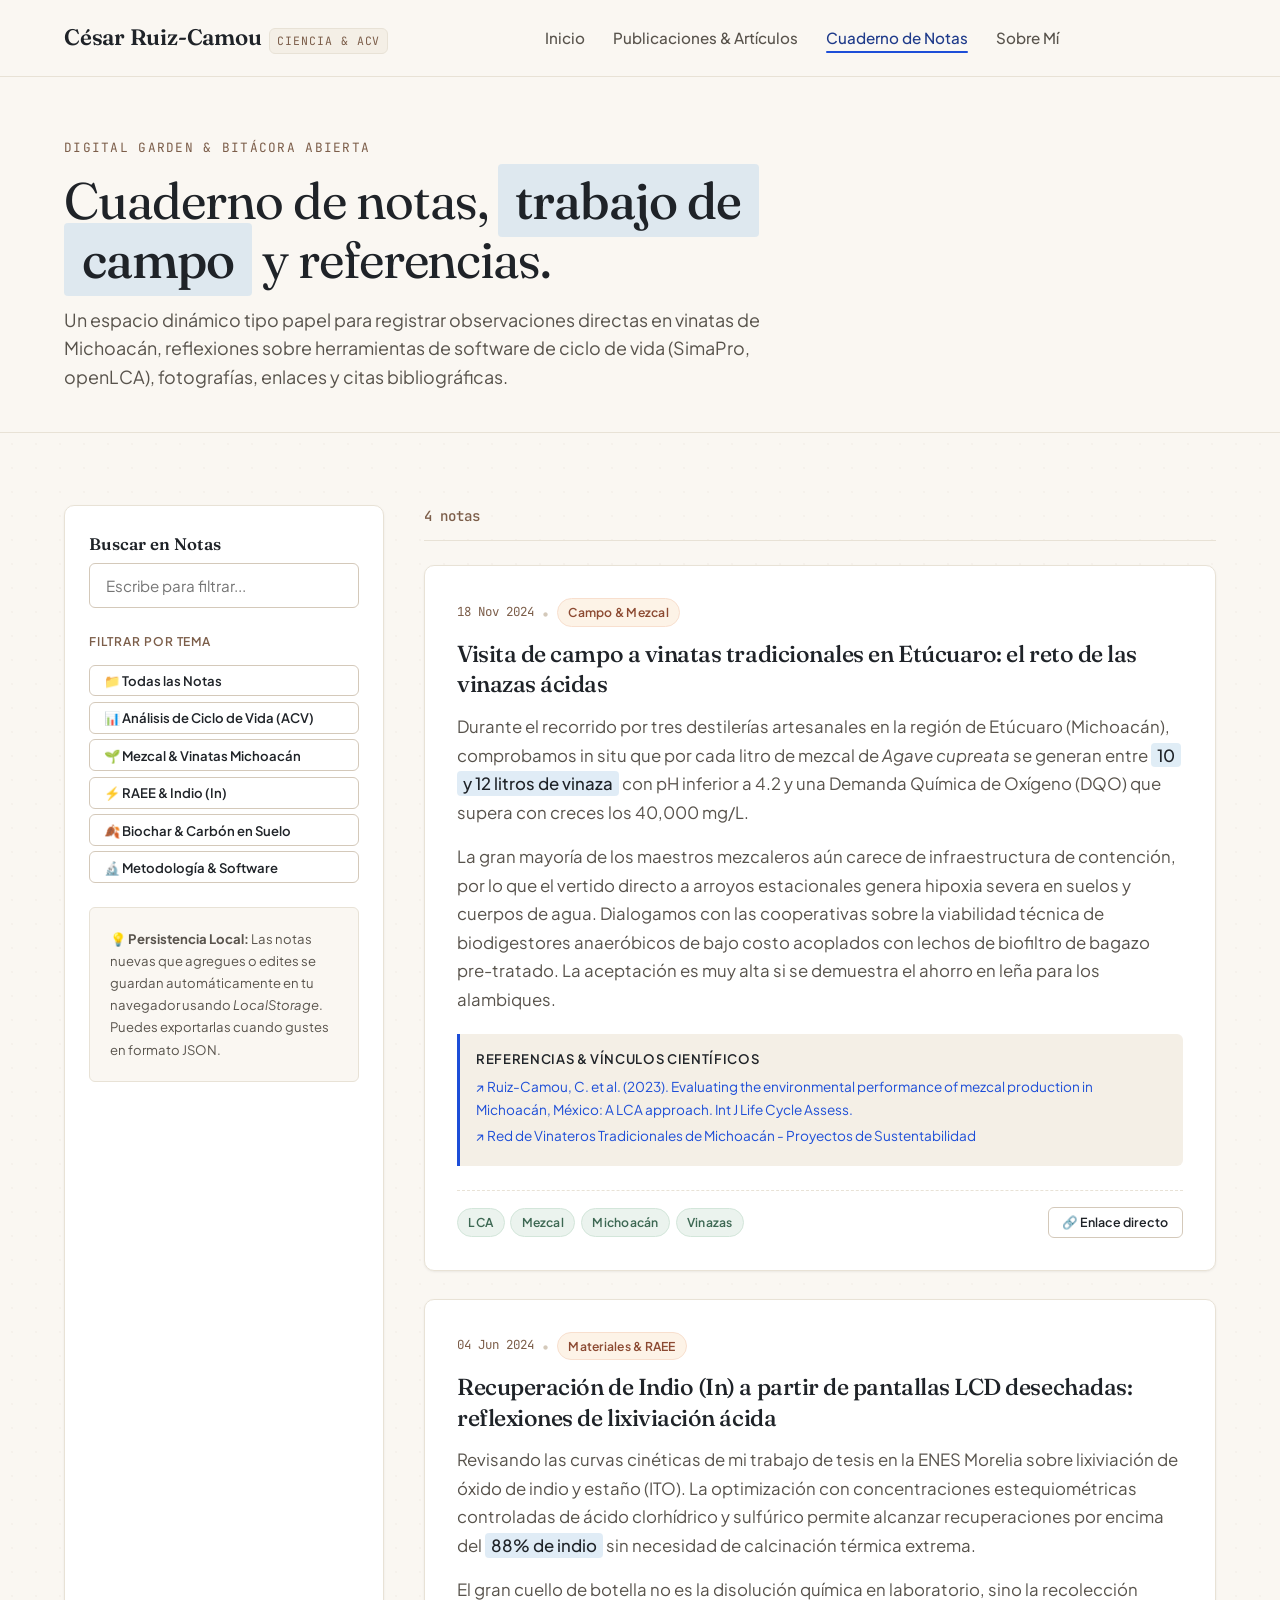
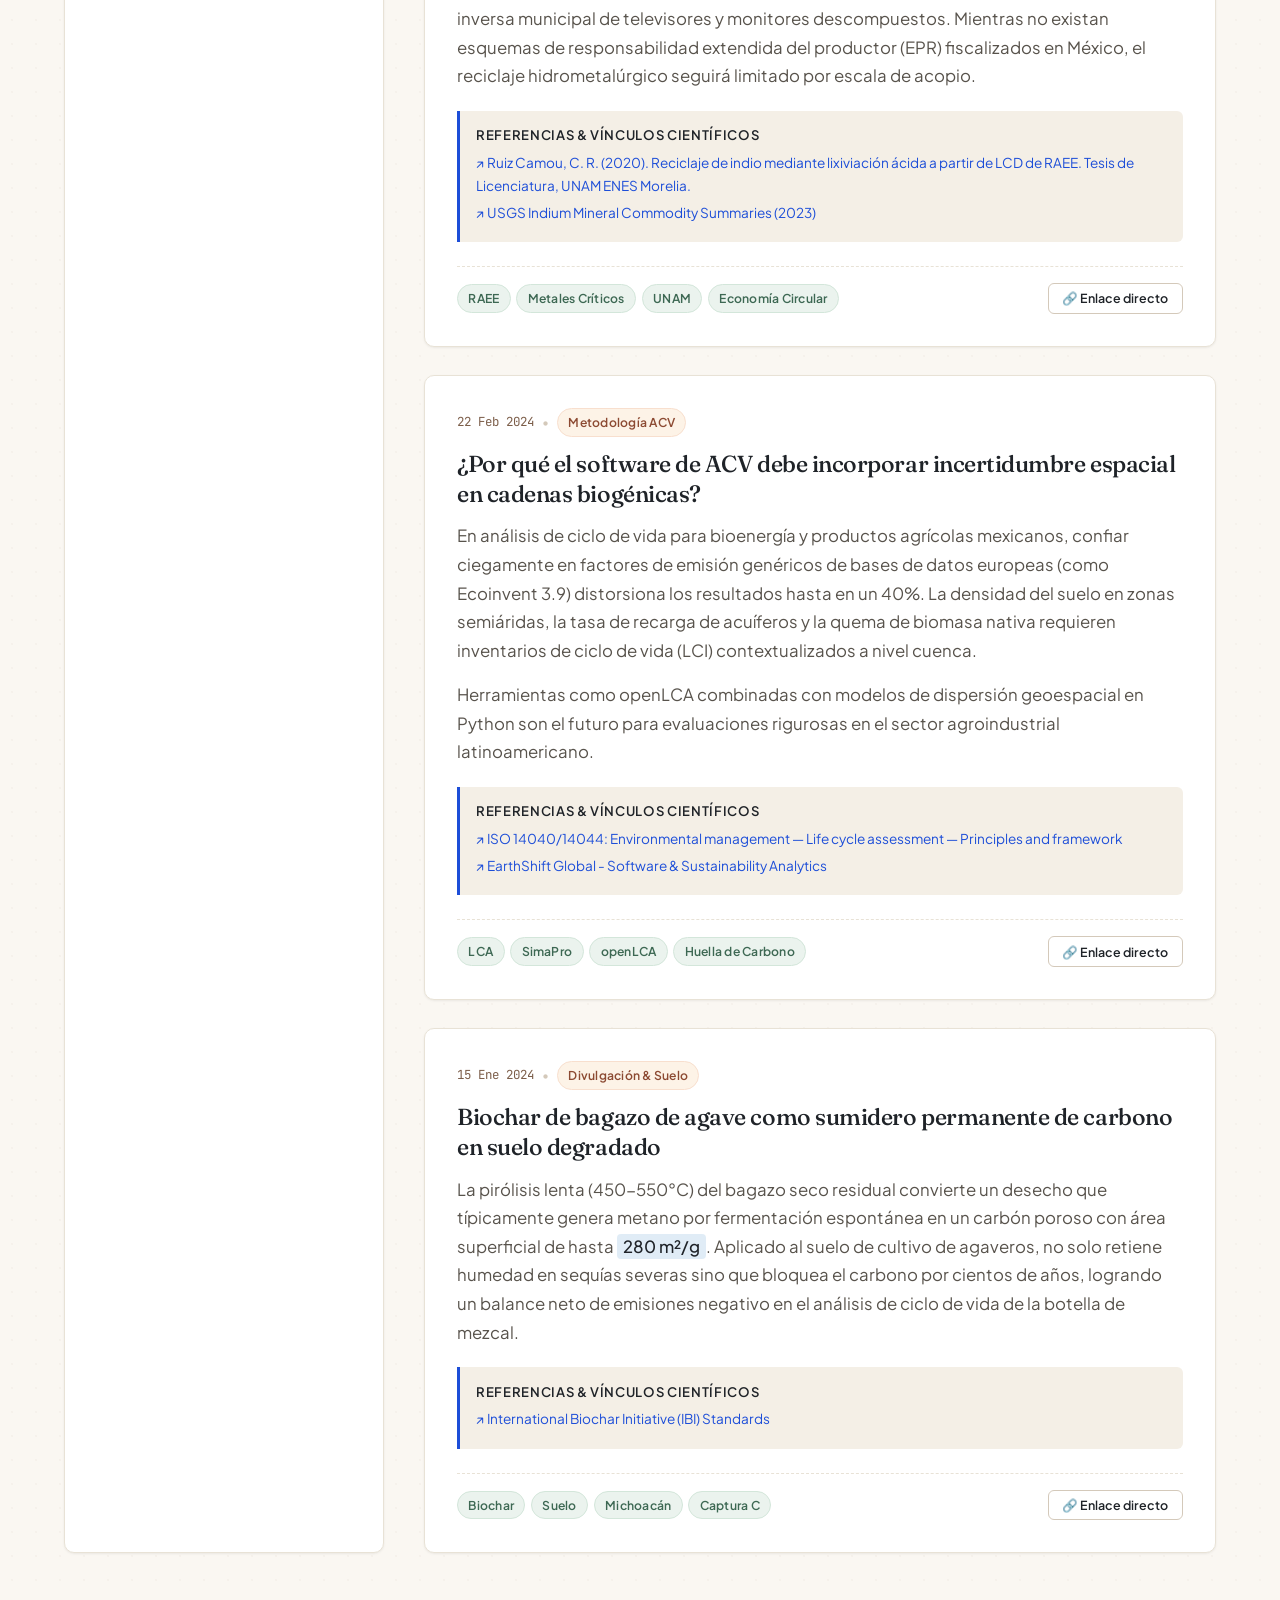
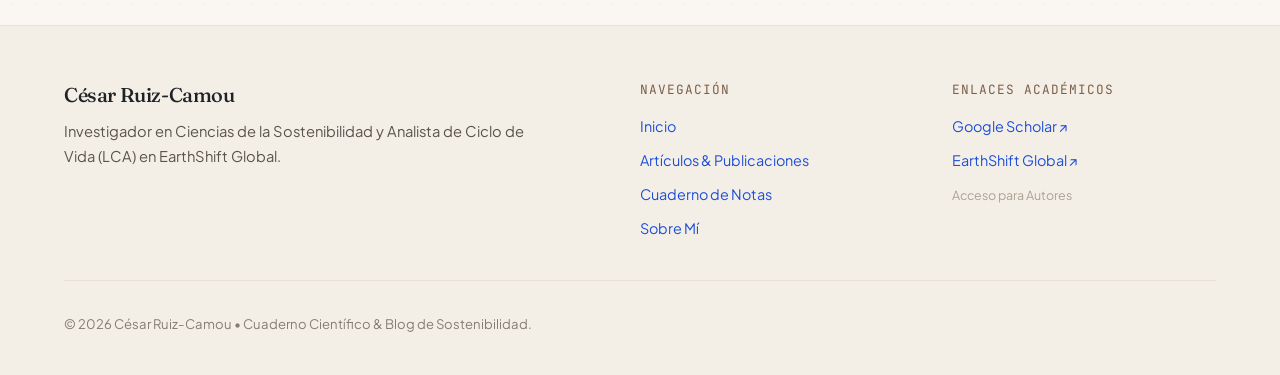
==== commit debaf2eb: "Correciones" ====
--- a/notes.html
+++ b/notes.html
@@ -33,7 +33,7 @@
         <a href="editor.html?target=note" class="btn btn-blue btn-sm auth-edit-btn" style="display: none;">
           <span>✍</span> Editor Docs
         </a>
-        <button id="openAddNoteBtn" class="btn btn-primary btn-sm">
+        <button id="openAddNoteBtn" class="btn btn-primary btn-sm auth-edit-btn" style="display: none;">
           <span>+</span> Entrada Rápida
         </button>
       </div>
@@ -60,10 +60,10 @@
           <a href="editor.html?target=note" class="btn btn-blue btn-sm auth-edit-btn" style="display: none;">
             ✍ Redactar en Vista Google Docs
           </a>
-          <button id="exportNotesBtn" class="btn btn-secondary btn-sm">
+          <button id="exportNotesBtn" class="btn btn-secondary btn-sm auth-edit-btn" style="display: none;">
             💾 Respaldar Bitácora (JSON)
           </button>
-          <button id="resetAllNotesBtn" class="btn btn-tertiary btn-sm" title="Restablecer a las notas científicas originales">
+          <button id="resetAllNotesBtn" class="btn btn-tertiary btn-sm auth-edit-btn" style="display: none;" title="Restablecer a las notas científicas originales">
             ↺ Restaurar
           </button>
         </div>
@@ -125,7 +125,7 @@
               <a href="editor.html?target=note" class="btn btn-blue btn-sm auth-edit-btn" style="display: none;">
                 ✍ Editor Docs
               </a>
-              <button onclick="document.getElementById('openAddNoteBtn').click()" class="btn btn-primary btn-sm">
+              <button onclick="document.getElementById('openAddNoteBtn').click()" class="btn btn-primary btn-sm auth-edit-btn" style="display: none;">
                 + Entrada Rápida
               </button>
             </div>
@@ -227,7 +227,7 @@
           </ul>
         </div>
       </div>
-      <div class="footer-bottom" title="Triple clic para acceso desarrollador">
+      <div class="footer-bottom">
         <div>© 2026 César Ruiz-Camou • Cuaderno Científico &amp; Blog de Sostenibilidad.</div>
       </div>
     </div>
